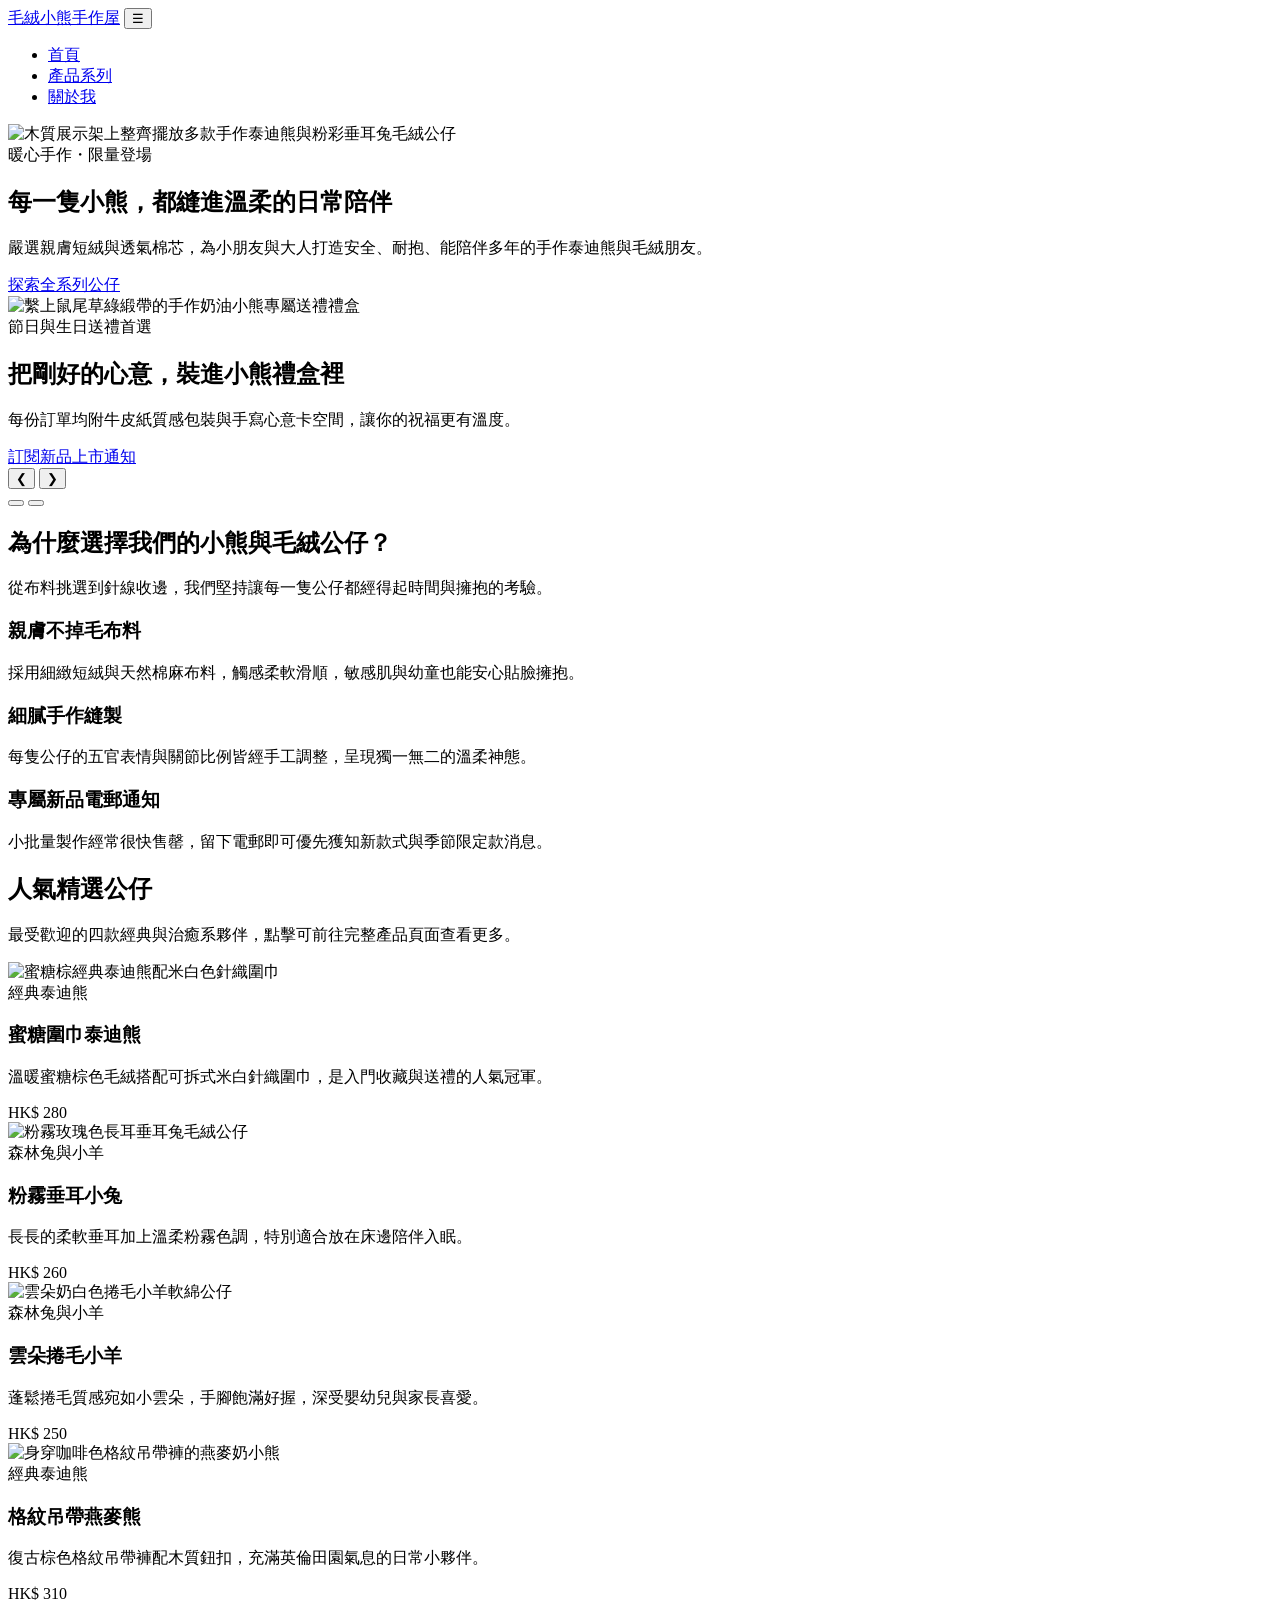
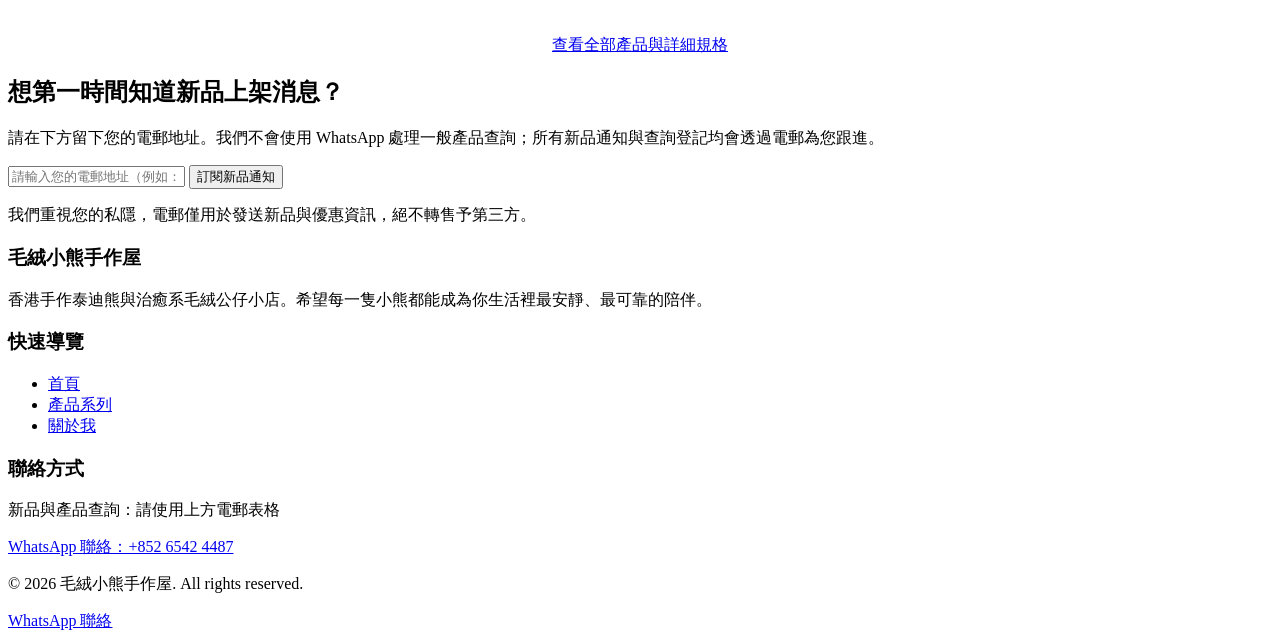
==== index.html @ b203d1cc "v1 from gemini task Hydrogen first draft" ====
<!DOCTYPE html>
<html lang="zh-Hant-HK">
<head>
  <!-- Google Tag Manager（第 1 段：請盡量放在 head 最頂端，並將 GTM-XXXXXXX 換成您的容器編號） -->
  <script>(function(w,d,s,l,i){w[l]=w[l]||[];w[l].push({'gtm.start':
  new Date().getTime(),event:'gtm.js'});var f=d.getElementsByTagName(s)[0],
  j=d.createElement(s),dl=l!='dataLayer'?'&l='+l:'';j.async=true;j.src=
  'https://www.googletagmanager.com/gtm.js?id='+i+dl;f.parentNode.insertBefore(j,f);
  })(window,document,'script','dataLayer','GTM-XXXXXXX');</script>
  <!-- End Google Tag Manager -->

  <meta charset="UTF-8">
  <meta name="viewport" content="width=device-width, initial-scale=1.0">
  <title>毛絨小熊手作屋｜香港原創泰迪熊與治癒系毛絨公仔專門店</title>
  <meta name="description" content="歡迎來到毛絨小熊手作屋！我們專注製作與精選親膚柔軟的泰迪熊、垂耳兔及小羊毛絨公仔，適合送禮與日常陪伴。立即訂閱電郵接收最新手作公仔消息。">
  <meta name="keywords" content="泰迪熊, 毛絨公仔, 手作公仔, 香港禮物推薦, 治癒系公仔, 熊熊專門店">
  <meta property="og:title" content="毛絨小熊手作屋｜泰迪熊與治癒系毛絨公仔專門店">
  <meta property="og:description" content="親膚柔軟的手作泰迪熊與毛絨公仔，為生活添上一份溫暖陪伴。">
  <meta property="og:type" content="website">
  <meta property="og:locale" content="zh_HK">
  <link rel="stylesheet" href="css/style.css">
</head>
<body>
  <!-- Google Tag Manager (noscript)（第 2 段：請緊接在 body 標籤開啟後，並換成您的容器編號） -->
  <noscript><iframe src="https://www.googletagmanager.com/ns.html?id=GTM-XXXXXXX"
  height="0" width="0" style="display:none;visibility:hidden"></iframe></noscript>
  <!-- End Google Tag Manager (noscript) -->

  <!-- 頂部導覽列 -->
  <header class="site-header">
    <div class="container header-inner">
      <a href="index.html" class="brand-logo">毛絨小熊<span>手作屋</span></a>
      <button class="nav-toggle" type="button" aria-label="開啟導覽選單" aria-expanded="false">☰</button>
      <nav aria-label="主導覽列">
        <ul class="nav-links">
          <li><a href="index.html" class="active">首頁</a></li>
          <li><a href="products.html">產品系列</a></li>
          <li><a href="about.html">關於我</a></li>
        </ul>
      </nav>
    </div>
  </header>

  <main>
    <!-- 輪播橫幅 Carousel（含無障礙與 SEO 標籤） -->
    <section class="hero-carousel" role="region" aria-roledescription="carousel" aria-label="精選泰迪熊與毛絨公仔輪播" data-carousel>
      <div class="carousel-track" aria-live="polite">
        <div class="carousel-slide is-active" aria-hidden="false">
          <img src="images/hero-shelf.jpg" alt="木質展示架上整齊擺放多款手作泰迪熊與粉彩垂耳兔毛絨公仔">
          <div class="carousel-overlay">
            <div class="container">
              <div class="hero-content">
                <span class="hero-badge">暖心手作・限量登場</span>
                <h1>每一隻小熊，都縫進溫柔的日常陪伴</h1>
                <p>嚴選親膚短絨與透氣棉芯，為小朋友與大人打造安全、耐抱、能陪伴多年的手作泰迪熊與毛絨朋友。</p>
                <a href="products.html" class="btn btn-primary">探索全系列公仔</a>
              </div>
            </div>
          </div>
        </div>

        <div class="carousel-slide" aria-hidden="true">
          <img src="images/hero-giftbox.jpg" alt="繫上鼠尾草綠緞帶的手作奶油小熊專屬送禮禮盒" loading="lazy">
          <div class="carousel-overlay">
            <div class="container">
              <div class="hero-content">
                <span class="hero-badge">節日與生日送禮首選</span>
                <h2>把剛好的心意，裝進小熊禮盒裡</h2>
                <p>每份訂單均附牛皮紙質感包裝與手寫心意卡空間，讓你的祝福更有溫度。</p>
                <a href="#newsletter" class="btn btn-primary">訂閱新品上市通知</a>
              </div>
            </div>
          </div>
        </div>
      </div>

      <button class="carousel-btn prev" type="button" aria-label="上一張精選圖片">&#10094;</button>
      <button class="carousel-btn next" type="button" aria-label="下一張精選圖片">&#10095;</button>

      <div class="carousel-dots" role="tablist" aria-label="輪播圖片頁碼">
        <button class="carousel-dot is-active" type="button" aria-label="第 1 張圖片" aria-current="true"></button>
        <button class="carousel-dot" type="button" aria-label="第 2 張圖片" aria-current="false"></button>
      </div>
    </section>

    <!-- 品牌三大特色 -->
    <section class="section">
      <div class="container">
        <header class="section-header">
          <h2>為什麼選擇我們的小熊與毛絨公仔？</h2>
          <p>從布料挑選到針線收邊，我們堅持讓每一隻公仔都經得起時間與擁抱的考驗。</p>
        </header>
        <div class="features-grid">
          <article class="feature-card">
            <h3>親膚不掉毛布料</h3>
            <p>採用細緻短絨與天然棉麻布料，觸感柔軟滑順，敏感肌與幼童也能安心貼臉擁抱。</p>
          </article>
          <article class="feature-card">
            <h3>細膩手作縫製</h3>
            <p>每隻公仔的五官表情與關節比例皆經手工調整，呈現獨一無二的溫柔神態。</p>
          </article>
          <article class="feature-card">
            <h3>專屬新品電郵通知</h3>
            <p>小批量製作經常很快售罄，留下電郵即可優先獲知新款式與季節限定款消息。</p>
          </article>
        </div>
      </div>
    </section>

    <!-- 人氣精選產品預覽 -->
    <section class="section section-alt">
      <div class="container">
        <header class="section-header">
          <h2>人氣精選公仔</h2>
          <p>最受歡迎的四款經典與治癒系夥伴，點擊可前往完整產品頁面查看更多。</p>
        </header>
        <div class="product-grid">
          <article class="product-card">
            <div class="product-img-wrap">
              <img src="images/product-honey-bear.jpg" alt="蜜糖棕經典泰迪熊配米白色針織圍巾" loading="lazy">
            </div>
            <div class="product-body">
              <span class="product-tag">經典泰迪熊</span>
              <h3>蜜糖圍巾泰迪熊</h3>
              <p>溫暖蜜糖棕色毛絨搭配可拆式米白針織圍巾，是入門收藏與送禮的人氣冠軍。</p>
              <div class="product-price">HK$ 280</div>
            </div>
          </article>

          <article class="product-card">
            <div class="product-img-wrap">
              <img src="images/product-pink-bunny.jpg" alt="粉霧玫瑰色長耳垂耳兔毛絨公仔" loading="lazy">
            </div>
            <div class="product-body">
              <span class="product-tag">森林兔與小羊</span>
              <h3>粉霧垂耳小兔</h3>
              <p>長長的柔軟垂耳加上溫柔粉霧色調，特別適合放在床邊陪伴入眠。</p>
              <div class="product-price">HK$ 260</div>
            </div>
          </article>

          <article class="product-card">
            <div class="product-img-wrap">
              <img src="images/product-cream-lamb.jpg" alt="雲朵奶白色捲毛小羊軟綿公仔" loading="lazy">
            </div>
            <div class="product-body">
              <span class="product-tag">森林兔與小羊</span>
              <h3>雲朵捲毛小羊</h3>
              <p>蓬鬆捲毛質感宛如小雲朵，手腳飽滿好握，深受嬰幼兒與家長喜愛。</p>
              <div class="product-price">HK$ 250</div>
            </div>
          </article>

          <article class="product-card">
            <div class="product-img-wrap">
              <img src="images/product-overall-bear.jpg" alt="身穿咖啡色格紋吊帶褲的燕麥奶小熊" loading="lazy">
            </div>
            <div class="product-body">
              <span class="product-tag">經典泰迪熊</span>
              <h3>格紋吊帶燕麥熊</h3>
              <p>復古棕色格紋吊帶褲配木質鈕扣，充滿英倫田園氣息的日常小夥伴。</p>
              <div class="product-price">HK$ 310</div>
            </div>
          </article>
        </div>
        <div style="text-align:center; margin-top: 32px;">
          <a href="products.html" class="btn btn-outline">查看全部產品與詳細規格</a>
        </div>
      </div>
    </section>

    <!-- 新品電郵登記表單（儲存至 Google Sheets _demo/Contact） -->
    <section id="newsletter" class="section">
      <div class="container">
        <div class="newsletter-box">
          <h2>想第一時間知道新品上架消息？</h2>
          <p>請在下方留下您的電郵地址。我們不會使用 WhatsApp 處理一般產品查詢；所有新品通知與查詢登記均會透過電郵為您跟進。</p>
          <form class="newsletter-form" aria-label="新品通知電郵登記表單">
            <input type="email" name="email" placeholder="請輸入您的電郵地址（例如：name@example.com）" required aria-label="電郵地址">
            <button type="submit" class="btn btn-primary">訂閱新品通知</button>
          </form>
          <p class="form-status" role="status" aria-live="polite"></p>
          <p class="form-note">我們重視您的私隱，電郵僅用於發送新品與優惠資訊，絕不轉售予第三方。</p>
        </div>
      </div>
    </section>
  </main>

  <!-- 頁尾與 WhatsApp 聯絡連結 -->
  <footer class="site-footer">
    <div class="container">
      <div class="footer-grid">
        <div>
          <h3>毛絨小熊手作屋</h3>
          <p>香港手作泰迪熊與治癒系毛絨公仔小店。希望每一隻小熊都能成為你生活裡最安靜、最可靠的陪伴。</p>
        </div>
        <div>
          <h3>快速導覽</h3>
          <ul>
            <li><a href="index.html">首頁</a></li>
            <li><a href="products.html">產品系列</a></li>
            <li><a href="about.html">關於我</a></li>
          </ul>
        </div>
        <div>
          <h3>聯絡方式</h3>
          <p>新品與產品查詢：請使用上方電郵表格</p>
          <a href="https://wa.me/85265424487" target="_blank" rel="noopener noreferrer" class="whatsapp-inline-link">
            WhatsApp 聯絡：+852 6542 4487
          </a>
        </div>
      </div>
      <div class="footer-bottom">
        <p>&copy; 2026 毛絨小熊手作屋. All rights reserved.</p>
      </div>
    </div>
  </footer>

  <a href="https://wa.me/85265424487" target="_blank" rel="noopener noreferrer" class="whatsapp-float" aria-label="透過 WhatsApp 聯絡 852-65424487">
    WhatsApp 聯絡
  </a>

  <script src="js/main.js"></script>
</body>
</html>
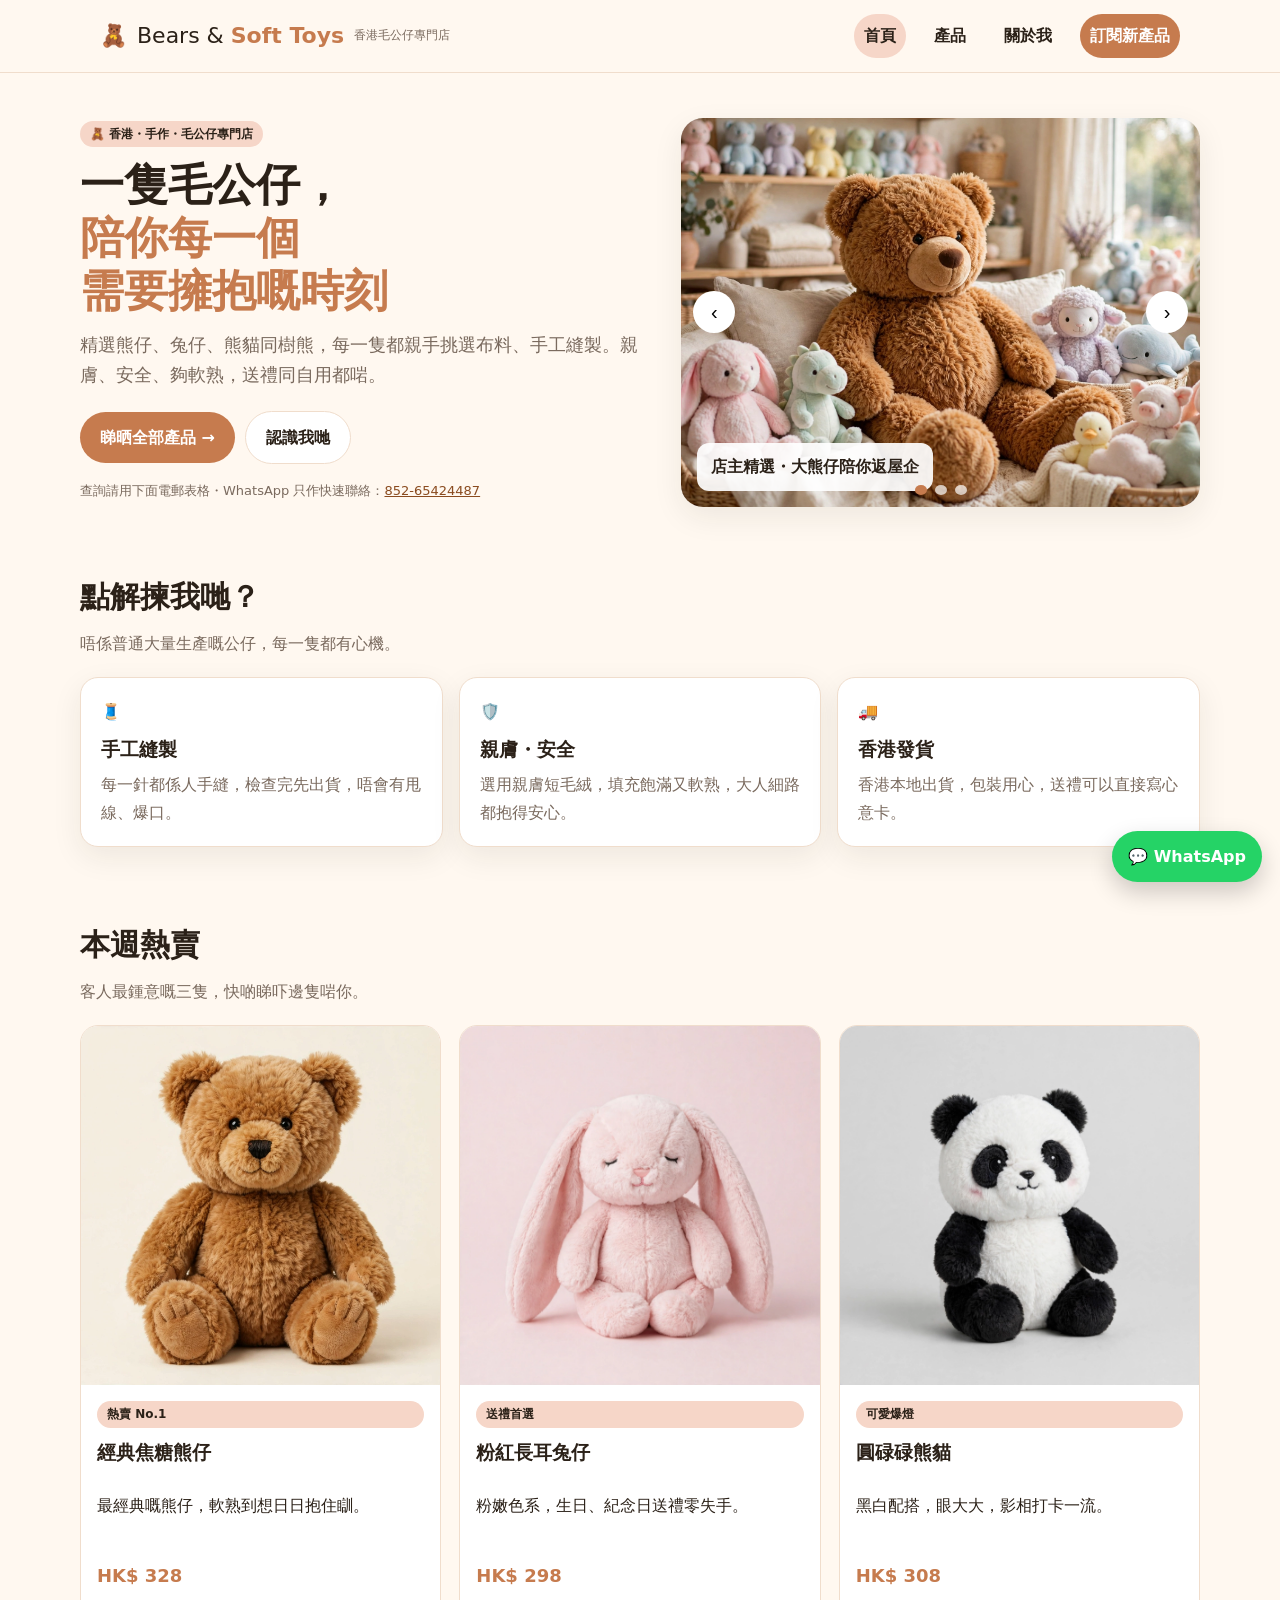
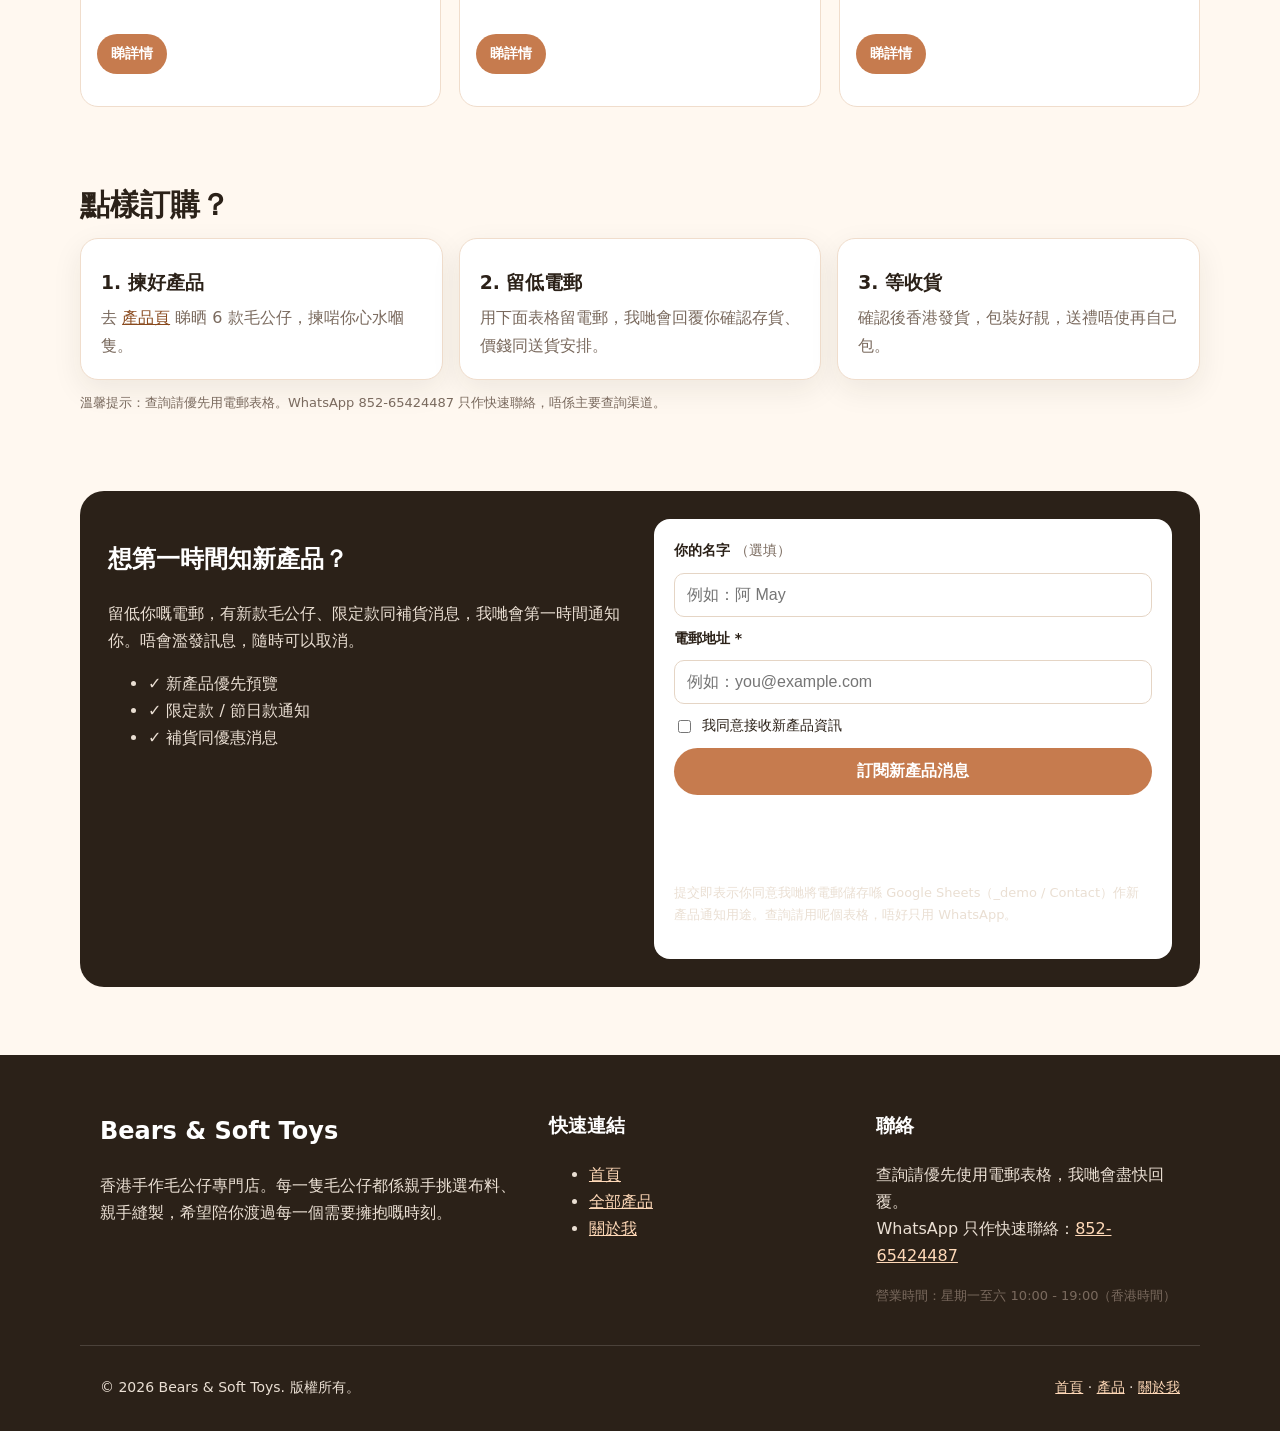
==== commit a84184aa: "v3 correct from gemini version to meta version. meta is right" ====
--- a/index.html
+++ b/index.html
@@ -1,225 +1,146 @@
 <!DOCTYPE html>
-<html lang="zh-Hant-HK">
+<html lang="zh-Hant">
 <head>
-  <!-- Google Tag Manager（第 1 段：請盡量放在 head 最頂端，並將 GTM-XXXXXXX 換成您的容器編號） -->
-  <script>(function(w,d,s,l,i){w[l]=w[l]||[];w[l].push({'gtm.start':
-  new Date().getTime(),event:'gtm.js'});var f=d.getElementsByTagName(s)[0],
-  j=d.createElement(s),dl=l!='dataLayer'?'&l='+l:'';j.async=true;j.src=
-  'https://www.googletagmanager.com/gtm.js?id='+i+dl;f.parentNode.insertBefore(j,f);
-  })(window,document,'script','dataLayer','GTM-XXXXXXX');</script>
-  <!-- End Google Tag Manager -->
-
-  <meta charset="UTF-8">
-  <meta name="viewport" content="width=device-width, initial-scale=1.0">
-  <title>毛絨小熊手作屋｜香港原創泰迪熊與治癒系毛絨公仔專門店</title>
-  <meta name="description" content="歡迎來到毛絨小熊手作屋！我們專注製作與精選親膚柔軟的泰迪熊、垂耳兔及小羊毛絨公仔，適合送禮與日常陪伴。立即訂閱電郵接收最新手作公仔消息。">
-  <meta name="keywords" content="泰迪熊, 毛絨公仔, 手作公仔, 香港禮物推薦, 治癒系公仔, 熊熊專門店">
-  <meta property="og:title" content="毛絨小熊手作屋｜泰迪熊與治癒系毛絨公仔專門店">
-  <meta property="og:description" content="親膚柔軟的手作泰迪熊與毛絨公仔，為生活添上一份溫暖陪伴。">
-  <meta property="og:type" content="website">
-  <meta property="og:locale" content="zh_HK">
-  <link rel="stylesheet" href="css/style.css">
+<meta charset="UTF-8">
+<!-- Google Tag Manager - 請將 GTM-XXXXXXX 換成你自己的 GTM ID，3 頁都要換 -->
+<script>(function(w,d,s,l,i){w[l]=w[l]||[];w[l].push({'gtm.start':new Date().getTime(),event:'gtm.js'});var f=d.getElementsByTagName(s)[0],j=d.createElement(s),dl=l!='dataLayer'?'&l='+l:'';j.async=true;j.src='https://www.googletagmanager.com/gtm.js?id='+i+dl;f.parentNode.insertBefore(j,f);})(window,document,'script','dataLayer','GTM-XXXXXXX');</script>
+<!-- End Google Tag Manager -->
+<meta name="viewport" content="width=device-width, initial-scale=1.0">
+<title>Bears & Soft Toys｜香港毛公仔專門店｜熊仔・兔仔・軟玩具</title>
+<meta name="description" content="香港手作毛公仔專門店，精選熊仔、兔仔、熊貓、樹熊等軟玩具，親膚安全、手工縫製，送禮自用都啱。訂閱電郵，第一時間知新產品。">
+<meta name="keywords" content="毛公仔, 熊仔, 熊公仔, 軟玩具, Bears, Soft Toys, 香港, 手作, 禮物, 訂製">
+<meta name="robots" content="index, follow">
+<meta name="author" content="Bears & Soft Toys">
+<link rel="canonical" href="https://www.yourdomain.com/index.html">
+<!-- Open Graph / Facebook -->
+<meta property="og:type" content="website">
+<meta property="og:locale" content="zh_HK">
+<meta property="og:title" content="Bears & Soft Toys｜香港毛公仔專門店｜熊仔・兔仔・軟玩具">
+<meta property="og:description" content="香港手作毛公仔專門店，精選熊仔、兔仔、熊貓、樹熊等軟玩具，親膚安全、手工縫製，送禮自用都啱。訂閱電郵，第一時間知新產品。">
+<meta property="og:url" content="https://www.yourdomain.com/index.html">
+<meta property="og:image" content="https://www.yourdomain.com/images/hero-bear-shop.webp">
+<meta property="og:site_name" content="Bears & Soft Toys">
+<!-- Twitter -->
+<meta name="twitter:card" content="summary_large_image">
+<meta name="twitter:title" content="Bears & Soft Toys｜香港毛公仔專門店｜熊仔・兔仔・軟玩具">
+<meta name="twitter:description" content="香港手作毛公仔專門店，精選熊仔、兔仔、熊貓、樹熊等軟玩具，親膚安全、手工縫製，送禮自用都啱。訂閱電郵，第一時間知新產品。">
+<meta name="twitter:image" content="https://www.yourdomain.com/images/hero-bear-shop.webp">
+<link rel="stylesheet" href="css/style.css">
+<script type="application/ld+json">{"@context":"https://schema.org","@type":"Store","name":"Bears & Soft Toys","description":"香港手作毛公仔專門店，售賣熊仔、兔仔及其他軟玩具。","url":"https://www.yourdomain.com/","telephone":"+852-65424487","address":{"@type":"PostalAddress","addressRegion":"香港"},"inLanguage":"zh-Hant"}</script>
 </head>
 <body>
-  <!-- Google Tag Manager (noscript)（第 2 段：請緊接在 body 標籤開啟後，並換成您的容器編號） -->
-  <noscript><iframe src="https://www.googletagmanager.com/ns.html?id=GTM-XXXXXXX"
-  height="0" width="0" style="display:none;visibility:hidden"></iframe></noscript>
-  <!-- End Google Tag Manager (noscript) -->
+<!-- Google Tag Manager (noscript) -->
+<noscript><iframe src="https://www.googletagmanager.com/ns.html?id=GTM-XXXXXXX" height="0" width="0" style="display:none;visibility:hidden"></iframe></noscript>
+<!-- End Google Tag Manager (noscript) -->
+<header class="site-header">
+  <div class="container header-inner">
+    <a href="index.html" class="logo" aria-label="Bears &amp; Soft Toys 首頁">🧸 <span>Bears &amp; <strong>Soft Toys</strong></span><small>香港毛公仔專門店</small></a>
+    <button class="nav-toggle" id="navToggle" aria-expanded="false" aria-controls="mainNav" aria-label="開關選單">☰</button>
+    <nav id="mainNav" class="main-nav" aria-label="主選單">
+      <a href="index.html" aria-current="page" class="active">首頁</a>
+      <a href="products.html">產品</a>
+      <a href="about.html">關於我</a>
+      <a href="#email-form" class="nav-cta">訂閱新產品</a>
+    </nav>
+  </div>
+</header>
+<main>
+  <section class="container hero" aria-labelledby="hero-title">
+    <div>
+      <p class="tag">🧸 香港・手作・毛公仔專門店</p>
+      <h1 id="hero-title">一隻毛公仔，<br><em>陪你每一個<br>需要擁抱嘅時刻</em></h1>
+      <p class="lead">精選熊仔、兔仔、熊貓同樹熊，每一隻都親手挑選布料、手工縫製。親膚、安全、夠軟熟，送禮同自用都啱。</p>
+      <p><a class="btn btn-primary" href="products.html">睇晒全部產品 →</a><a class="btn btn-ghost" href="about.html">認識我哋</a></p>
+      <p class="small">查詢請用下面電郵表格・WhatsApp 只作快速聯絡：<a class="whatsapp-link" href="https://wa.me/85265424487" target="_blank" rel="noopener" data-event="whatsapp_click">852-65424487</a></p>
+    </div>
+    <div class="carousel" data-carousel role="region" aria-roledescription="carousel" aria-label="精選毛公仔輪播">
+      <div class="carousel-track" data-carousel-track>
+        <div class="carousel-slide"><img src="images/hero-bear-shop.webp" alt="香港毛公仔店主打大熊仔，店內擺滿粉色、藍色同黃色毛公仔" width="1120" height="840" fetchpriority="high"><span class="carousel-caption">店主精選・大熊仔陪你返屋企</span></div>
+        <div class="carousel-slide"><img src="images/product-pink-bunny.webp" alt="粉紅色長耳兔仔毛公仔，柔軟親膚" width="1120" height="840" loading="lazy"><span class="carousel-caption">粉紅兔仔・最受歡迎送禮款</span></div>
+        <div class="carousel-slide"><img src="images/product-classic-brown-bear.webp" alt="經典焦糖色熊仔毛公仔，圓碌碌好抱" width="1120" height="840" loading="lazy"><span class="carousel-caption">經典熊仔・由細抱到大</span></div>
+      </div>
+      <button class="carousel-btn prev" data-carousel-prev aria-label="上一張">‹</button>
+      <button class="carousel-btn next" data-carousel-next aria-label="下一張">›</button>
+      <div class="carousel-dots" data-carousel-dots></div>
+    </div>
+  </section>
 
-  <!-- 頂部導覽列 -->
-  <header class="site-header">
-    <div class="container header-inner">
-      <a href="index.html" class="brand-logo">毛絨小熊<span>手作屋</span></a>
-      <button class="nav-toggle" type="button" aria-label="開啟導覽選單" aria-expanded="false">☰</button>
-      <nav aria-label="主導覽列">
-        <ul class="nav-links">
-          <li><a href="index.html" class="active">首頁</a></li>
-          <li><a href="products.html">產品系列</a></li>
-          <li><a href="about.html">關於我</a></li>
-        </ul>
-      </nav>
+  <section class="container section" aria-labelledby="why-title">
+    <h2 id="why-title">點解揀我哋？</h2>
+    <p class="sub">唔係普通大量生產嘅公仔，每一隻都有心機。</p>
+    <div class="features">
+      <article class="card"><div aria-hidden="true">🧵</div><h3>手工縫製</h3><p>每一針都係人手縫，檢查完先出貨，唔會有甩線、爆口。</p></article>
+      <article class="card"><div aria-hidden="true">🛡️</div><h3>親膚・安全</h3><p>選用親膚短毛絨，填充飽滿又軟熟，大人細路都抱得安心。</p></article>
+      <article class="card"><div aria-hidden="true">🚚</div><h3>香港發貨</h3><p>香港本地出貨，包裝用心，送禮可以直接寫心意卡。</p></article>
     </div>
-  </header>
+  </section>
 
-  <main>
-    <!-- 輪播橫幅 Carousel（含無障礙與 SEO 標籤） -->
-    <section class="hero-carousel" role="region" aria-roledescription="carousel" aria-label="精選泰迪熊與毛絨公仔輪播" data-carousel>
-      <div class="carousel-track" aria-live="polite">
-        <div class="carousel-slide is-active" aria-hidden="false">
-          <img src="images/hero-shelf.jpg" alt="木質展示架上整齊擺放多款手作泰迪熊與粉彩垂耳兔毛絨公仔">
-          <div class="carousel-overlay">
-            <div class="container">
-              <div class="hero-content">
-                <span class="hero-badge">暖心手作・限量登場</span>
-                <h1>每一隻小熊，都縫進溫柔的日常陪伴</h1>
-                <p>嚴選親膚短絨與透氣棉芯，為小朋友與大人打造安全、耐抱、能陪伴多年的手作泰迪熊與毛絨朋友。</p>
-                <a href="products.html" class="btn btn-primary">探索全系列公仔</a>
-              </div>
-            </div>
-          </div>
-        </div>
+  <section class="container section" aria-labelledby="best-title">
+    <h2 id="best-title">本週熱賣</h2>
+    <p class="sub">客人最鍾意嘅三隻，快啲睇吓邊隻啱你。</p>
+    <div class="product-grid">
+      <article class="product-card"><img src="images/product-classic-brown-bear.webp" alt="經典焦糖色熊仔毛公仔 - Bears and Soft Toys 熱賣產品" loading="lazy"><div class="product-body"><span class="tag">熱賣 No.1</span><h3>經典焦糖熊仔</h3><p>最經典嘅熊仔，軟熟到想日日抱住瞓。</p><p class="price">HK$ 328</p><p><a class="btn btn-primary btn-small" href="products.html" data-product="經典焦糖熊仔">睇詳情</a></p></div></article>
+      <article class="product-card"><img src="images/product-pink-bunny.webp" alt="粉紅兔仔毛公仔 - 長耳兔軟玩具送禮款" loading="lazy"><div class="product-body"><span class="tag">送禮首選</span><h3>粉紅長耳兔仔</h3><p>粉嫩色系，生日、紀念日送禮零失手。</p><p class="price">HK$ 298</p><p><a class="btn btn-primary btn-small" href="products.html" data-product="粉紅長耳兔仔">睇詳情</a></p></div></article>
+      <article class="product-card"><img src="images/product-panda.webp" alt="熊貓毛公仔 - 黑白熊貓軟玩具" loading="lazy"><div class="product-body"><span class="tag">可愛爆燈</span><h3>圓碌碌熊貓</h3><p>黑白配搭，眼大大，影相打卡一流。</p><p class="price">HK$ 308</p><p><a class="btn btn-primary btn-small" href="products.html" data-product="圓碌碌熊貓">睇詳情</a></p></div></article>
+    </div>
+  </section>
 
-        <div class="carousel-slide" aria-hidden="true">
-          <img src="images/hero-giftbox.jpg" alt="繫上鼠尾草綠緞帶的手作奶油小熊專屬送禮禮盒" loading="lazy">
-          <div class="carousel-overlay">
-            <div class="container">
-              <div class="hero-content">
-                <span class="hero-badge">節日與生日送禮首選</span>
-                <h2>把剛好的心意，裝進小熊禮盒裡</h2>
-                <p>每份訂單均附牛皮紙質感包裝與手寫心意卡空間，讓你的祝福更有溫度。</p>
-                <a href="#newsletter" class="btn btn-primary">訂閱新品上市通知</a>
-              </div>
-            </div>
-          </div>
-        </div>
-      </div>
-
-      <button class="carousel-btn prev" type="button" aria-label="上一張精選圖片">&#10094;</button>
-      <button class="carousel-btn next" type="button" aria-label="下一張精選圖片">&#10095;</button>
-
-      <div class="carousel-dots" role="tablist" aria-label="輪播圖片頁碼">
-        <button class="carousel-dot is-active" type="button" aria-label="第 1 張圖片" aria-current="true"></button>
-        <button class="carousel-dot" type="button" aria-label="第 2 張圖片" aria-current="false"></button>
-      </div>
-    </section>
-
-    <!-- 品牌三大特色 -->
-    <section class="section">
-      <div class="container">
-        <header class="section-header">
-          <h2>為什麼選擇我們的小熊與毛絨公仔？</h2>
-          <p>從布料挑選到針線收邊，我們堅持讓每一隻公仔都經得起時間與擁抱的考驗。</p>
-        </header>
-        <div class="features-grid">
-          <article class="feature-card">
-            <h3>親膚不掉毛布料</h3>
-            <p>採用細緻短絨與天然棉麻布料，觸感柔軟滑順，敏感肌與幼童也能安心貼臉擁抱。</p>
-          </article>
-          <article class="feature-card">
-            <h3>細膩手作縫製</h3>
-            <p>每隻公仔的五官表情與關節比例皆經手工調整，呈現獨一無二的溫柔神態。</p>
-          </article>
-          <article class="feature-card">
-            <h3>專屬新品電郵通知</h3>
-            <p>小批量製作經常很快售罄，留下電郵即可優先獲知新款式與季節限定款消息。</p>
-          </article>
-        </div>
-      </div>
-    </section>
-
-    <!-- 人氣精選產品預覽 -->
-    <section class="section section-alt">
-      <div class="container">
-        <header class="section-header">
-          <h2>人氣精選公仔</h2>
-          <p>最受歡迎的四款經典與治癒系夥伴，點擊可前往完整產品頁面查看更多。</p>
-        </header>
-        <div class="product-grid">
-          <article class="product-card">
-            <div class="product-img-wrap">
-              <img src="images/product-honey-bear.jpg" alt="蜜糖棕經典泰迪熊配米白色針織圍巾" loading="lazy">
-            </div>
-            <div class="product-body">
-              <span class="product-tag">經典泰迪熊</span>
-              <h3>蜜糖圍巾泰迪熊</h3>
-              <p>溫暖蜜糖棕色毛絨搭配可拆式米白針織圍巾，是入門收藏與送禮的人氣冠軍。</p>
-              <div class="product-price">HK$ 280</div>
-            </div>
-          </article>
-
-          <article class="product-card">
-            <div class="product-img-wrap">
-              <img src="images/product-pink-bunny.jpg" alt="粉霧玫瑰色長耳垂耳兔毛絨公仔" loading="lazy">
-            </div>
-            <div class="product-body">
-              <span class="product-tag">森林兔與小羊</span>
-              <h3>粉霧垂耳小兔</h3>
-              <p>長長的柔軟垂耳加上溫柔粉霧色調，特別適合放在床邊陪伴入眠。</p>
-              <div class="product-price">HK$ 260</div>
-            </div>
-          </article>
-
-          <article class="product-card">
-            <div class="product-img-wrap">
-              <img src="images/product-cream-lamb.jpg" alt="雲朵奶白色捲毛小羊軟綿公仔" loading="lazy">
-            </div>
-            <div class="product-body">
-              <span class="product-tag">森林兔與小羊</span>
-              <h3>雲朵捲毛小羊</h3>
-              <p>蓬鬆捲毛質感宛如小雲朵，手腳飽滿好握，深受嬰幼兒與家長喜愛。</p>
-              <div class="product-price">HK$ 250</div>
-            </div>
-          </article>
-
-          <article class="product-card">
-            <div class="product-img-wrap">
-              <img src="images/product-overall-bear.jpg" alt="身穿咖啡色格紋吊帶褲的燕麥奶小熊" loading="lazy">
-            </div>
-            <div class="product-body">
-              <span class="product-tag">經典泰迪熊</span>
-              <h3>格紋吊帶燕麥熊</h3>
-              <p>復古棕色格紋吊帶褲配木質鈕扣，充滿英倫田園氣息的日常小夥伴。</p>
-              <div class="product-price">HK$ 310</div>
-            </div>
-          </article>
-        </div>
-        <div style="text-align:center; margin-top: 32px;">
-          <a href="products.html" class="btn btn-outline">查看全部產品與詳細規格</a>
-        </div>
-      </div>
-    </section>
-
-    <!-- 新品電郵登記表單（儲存至 Google Sheets _demo/Contact） -->
-    <section id="newsletter" class="section">
-      <div class="container">
-        <div class="newsletter-box">
-          <h2>想第一時間知道新品上架消息？</h2>
-          <p>請在下方留下您的電郵地址。我們不會使用 WhatsApp 處理一般產品查詢；所有新品通知與查詢登記均會透過電郵為您跟進。</p>
-          <form class="newsletter-form" aria-label="新品通知電郵登記表單">
-            <input type="email" name="email" placeholder="請輸入您的電郵地址（例如：name@example.com）" required aria-label="電郵地址">
-            <button type="submit" class="btn btn-primary">訂閱新品通知</button>
-          </form>
-          <p class="form-status" role="status" aria-live="polite"></p>
-          <p class="form-note">我們重視您的私隱，電郵僅用於發送新品與優惠資訊，絕不轉售予第三方。</p>
-        </div>
-      </div>
-    </section>
-  </main>
-
-  <!-- 頁尾與 WhatsApp 聯絡連結 -->
-  <footer class="site-footer">
-    <div class="container">
-      <div class="footer-grid">
-        <div>
-          <h3>毛絨小熊手作屋</h3>
-          <p>香港手作泰迪熊與治癒系毛絨公仔小店。希望每一隻小熊都能成為你生活裡最安靜、最可靠的陪伴。</p>
-        </div>
-        <div>
-          <h3>快速導覽</h3>
-          <ul>
-            <li><a href="index.html">首頁</a></li>
-            <li><a href="products.html">產品系列</a></li>
-            <li><a href="about.html">關於我</a></li>
-          </ul>
-        </div>
-        <div>
-          <h3>聯絡方式</h3>
-          <p>新品與產品查詢：請使用上方電郵表格</p>
-          <a href="https://wa.me/85265424487" target="_blank" rel="noopener noreferrer" class="whatsapp-inline-link">
-            WhatsApp 聯絡：+852 6542 4487
-          </a>
-        </div>
-      </div>
-      <div class="footer-bottom">
-        <p>&copy; 2026 毛絨小熊手作屋. All rights reserved.</p>
-      </div>
+  <section class="container section" aria-labelledby="how-title">
+    <h2 id="how-title">點樣訂購？</h2>
+    <div class="features">
+      <article class="card"><h3>1. 揀好產品</h3><p>去 <a href="products.html">產品頁</a> 睇晒 6 款毛公仔，揀啱你心水嗰隻。</p></article>
+      <article class="card"><h3>2. 留低電郵</h3><p>用下面表格留電郵，我哋會回覆你確認存貨、價錢同送貨安排。</p></article>
+      <article class="card"><h3>3. 等收貨</h3><p>確認後香港發貨，包裝好靚，送禮唔使再自己包。</p></article>
     </div>
-  </footer>
-
-  <a href="https://wa.me/85265424487" target="_blank" rel="noopener noreferrer" class="whatsapp-float" aria-label="透過 WhatsApp 聯絡 852-65424487">
-    WhatsApp 聯絡
-  </a>
-
-  <script src="js/main.js"></script>
+    <p class="small" style="margin-top:12px">溫馨提示：查詢請優先用電郵表格。WhatsApp 852-65424487 只作快速聯絡，唔係主要查詢渠道。</p>
+  </section>
+<section class="email-section" id="email-form-section" aria-labelledby="email-title">
+  <div class="container email-box">
+    <div>
+      <h2 id="email-title">想第一時間知新產品？</h2>
+      <p>留低你嘅電郵，有新款毛公仔、限定款同補貨消息，我哋會第一時間通知你。唔會濫發訊息，隨時可以取消。</p>
+      <ul class="check-list">
+        <li>✓ 新產品優先預覽</li>
+        <li>✓ 限定款 / 節日款通知</li>
+        <li>✓ 補貨同優惠消息</li>
+      </ul>
+    </div>
+    <form id="email-form" class="email-form" novalidate>
+      <label for="customer-name">你的名字 <span class="optional">（選填）</span></label>
+      <input type="text" id="customer-name" name="name" autocomplete="name" placeholder="例如：阿 May">
+      <label for="customer-email">電郵地址 *</label>
+      <input type="email" id="customer-email" name="email" autocomplete="email" placeholder="例如：you@example.com" required>
+      <label class="checkbox"><input type="checkbox" id="agree" required> 我同意接收新產品資訊</label>
+      <button type="submit" id="email-submit-btn">訂閱新產品消息</button>
+      <p class="form-note" id="form-message" role="status" aria-live="polite"></p>
+      <p class="small">提交即表示你同意我哋將電郵儲存喺 Google Sheets（_demo / Contact）作新產品通知用途。查詢請用呢個表格，唔好只用 WhatsApp。</p>
+    </form>
+  </div>
+</section>
+</main>
+<footer class="site-footer">
+  <div class="container footer-grid">
+    <div>
+      <h2>Bears &amp; Soft Toys</h2>
+      <p>香港手作毛公仔專門店。每一隻毛公仔都係親手挑選布料、親手縫製，希望陪你渡過每一個需要擁抱嘅時刻。</p>
+    </div>
+    <nav aria-label="頁尾選單">
+      <h3>快速連結</h3>
+      <ul>
+        <li><a href="index.html">首頁</a></li>
+        <li><a href="products.html">全部產品</a></li>
+        <li><a href="about.html">關於我</a></li>
+      </ul>
+    </nav>
+    <div>
+      <h3>聯絡</h3>
+      <p>查詢請優先使用電郵表格，我哋會盡快回覆。<br>WhatsApp 只作快速聯絡：<a class="whatsapp-link" href="https://wa.me/85265424487" target="_blank" rel="noopener" data-event="whatsapp_click">852-65424487</a></p>
+      <p class="small">營業時間：星期一至六 10:00 - 19:00（香港時間）</p>
+    </div>
+  </div>
+  <div class="container footer-bottom"><p>© <span id="year">2026</span> Bears &amp; Soft Toys. 版權所有。</p><p><a href="index.html">首頁</a> · <a href="products.html">產品</a> · <a href="about.html">關於我</a></p></div>
+</footer>
+<a class="float-whatsapp" href="https://wa.me/85265424487?text=%E4%BD%A0%E5%A5%BD%EF%BC%8C%E6%88%91%E6%83%B3%E4%BA%86%E8%A7%A3%E6%AF%9B%E5%85%AC%E4%BB%94%E7%94%A2%E5%93%81" target="_blank" rel="noopener" data-event="whatsapp_click" aria-label="WhatsApp 快速聯絡 852-65424487">💬 WhatsApp</a>
+<script src="js/main.js" defer></script>
 </body>
 </html>
--- a/css/style.css
+++ b/css/style.css
@@ -0,0 +1,22 @@
+/* Bears & Soft Toys - css/style.css | 獨立檔案，3 頁共用 */
+:root{--bg:#FFF8F0;--card:#fff;--ink:#2B2118;--muted:#7A6A5E;--brand:#C67B4E;--brand2:#E8A87C;--pink:#F6D6C8;--green:#7A9A7E;--line:#F0DDCC;--radius:18px;--shadow:0 10px 30px rgba(43,33,24,.08)}
+*{box-sizing:border-box}html{scroll-behavior:smooth}body{margin:0;font-family:"PingFang HK","PingFang TC","Microsoft JhengHei","Noto Sans TC",system-ui,-apple-system,sans-serif;background:var(--bg);color:var(--ink);line-height:1.7}
+a{color:#8A4B1F}.container{max-width:1120px;margin:0 auto;padding:0 20px}
+.site-header{position:sticky;top:0;z-index:50;background:rgba(255,248,240,.96);backdrop-filter:blur(8px);border-bottom:1px solid var(--line)}
+.header-inner{display:flex;align-items:center;justify-content:space-between;gap:16px;min-height:72px}
+.logo{display:flex;align-items:center;gap:10px;text-decoration:none;color:var(--ink);font-size:22px;line-height:1.1}.logo strong{color:var(--brand)}.logo small{display:block;font-size:12px;color:var(--muted);font-weight:400}
+.main-nav{display:flex;gap:18px;align-items:center}.main-nav a{text-decoration:none;color:var(--ink);font-weight:600;padding:8px 10px;border-radius:999px}.main-nav a.active,.main-nav a:hover{background:var(--pink)}.nav-cta{background:var(--brand)!important;color:#fff!important}.nav-toggle{display:none;border:1px solid var(--line);background:#fff;border-radius:10px;padding:8px 12px;font-size:18px;cursor:pointer}
+.hero{display:grid;grid-template-columns:1.05fr .95fr;gap:28px;align-items:center;padding:36px 0 20px}
+.hero h1{font-size:44px;line-height:1.2;margin:0 0 12px}.hero h1 em{color:var(--brand);font-style:normal}.hero p.lead{font-size:18px;color:var(--muted);margin:0 0 20px}.btn{display:inline-block;padding:12px 20px;border-radius:999px;text-decoration:none;font-weight:700;border:0;cursor:pointer}.btn-primary{background:var(--brand);color:#fff}.btn-ghost{background:#fff;border:1px solid var(--line);color:var(--ink);margin-left:10px}.btn-small{padding:8px 14px;font-size:14px}
+.carousel{position:relative;border-radius:22px;overflow:hidden;box-shadow:var(--shadow);background:#eee;aspect-ratio:4/3}.carousel-track{display:flex;transition:transform .5s ease;height:100%}.carousel-slide{min-width:100%;position:relative}.carousel-slide img{width:100%;height:100%;object-fit:cover;display:block}.carousel-caption{position:absolute;left:16px;bottom:16px;background:rgba(255,255,255,.92);padding:10px 14px;border-radius:12px;font-weight:700}.carousel-btn{position:absolute;top:50%;transform:translateY(-50%);background:#fff;border:0;width:42px;height:42px;border-radius:50%;cursor:pointer;box-shadow:var(--shadow);font-size:20px}.carousel-btn.prev{left:12px}.carousel-btn.next{right:12px}.carousel-dots{position:absolute;bottom:12px;left:50%;transform:translateX(-50%);display:flex;gap:8px}.carousel-dots button{width:10px;height:10px;border-radius:50%;border:0;background:rgba(255,255,255,.7);cursor:pointer}.carousel-dots button[aria-selected="true"]{background:var(--brand)}
+.section{padding:36px 0}.section h2{font-size:30px;margin:0 0 8px}.section .sub{color:var(--muted);margin:0 0 20px}
+.features{display:grid;grid-template-columns:repeat(3,1fr);gap:16px}.card{background:var(--card);border:1px solid var(--line);border-radius:var(--radius);padding:20px;box-shadow:var(--shadow)}.card h3{margin:8px 0 6px}.card p{color:var(--muted);margin:0}
+.product-grid{display:grid;grid-template-columns:repeat(3,1fr);gap:18px}.product-card{background:#fff;border:1px solid var(--line);border-radius:var(--radius);overflow:hidden;display:flex;flex-direction:column}.product-card img{width:100%;aspect-ratio:1/1;object-fit:cover}.product-body{padding:16px;display:flex;flex-direction:column;gap:8px;flex:1}.product-body h3{margin:0;font-size:19px}.price{font-weight:800;color:var(--brand);font-size:18px}.tag{display:inline-block;background:var(--pink);padding:3px 10px;border-radius:999px;font-size:12px;font-weight:700}.product-actions{display:flex;gap:8px;margin-top:auto;flex-wrap:wrap}
+.filters{display:flex;gap:10px;flex-wrap:wrap;margin:0 0 20px}.filter-btn{padding:9px 16px;border-radius:999px;border:1px solid var(--line);background:#fff;cursor:pointer;font-weight:700}.filter-btn.active,.filter-btn:hover{background:var(--brand);color:#fff;border-color:var(--brand)}
+.email-section{padding:28px 0 48px}.email-box{background:#2B2118;color:#FFF8F0;border-radius:24px;padding:28px;display:grid;grid-template-columns:1fr 1fr;gap:28px}.email-box h2{color:#fff}.email-box p,.email-box li{color:#EADFD3}.email-form{background:#fff;color:var(--ink);padding:20px;border-radius:16px;display:flex;flex-direction:column;gap:10px}.email-form label{font-weight:700;font-size:14px}.email-form input[type="text"],.email-form input[type="email"]{padding:12px;border:1px solid #E5D5C5;border-radius:10px;font-size:16px;width:100%}.email-form button{background:var(--brand);color:#fff;border:0;padding:13px;border-radius:999px;font-weight:800;cursor:pointer;font-size:16px}.email-form button:disabled{opacity:.6}.checkbox{font-weight:400!important;display:flex;gap:8px;align-items:center}.optional{font-weight:400;color:var(--muted)}.small{font-size:13px;color:var(--muted)}.form-note{font-weight:700;min-height:22px}.form-note.success{color:#1A7A3A}.form-note.error{color:#B42318}
+.about-grid{display:grid;grid-template-columns:1fr 1fr;gap:24px;align-items:start}.about-grid img{width:100%;border-radius:22px;box-shadow:var(--shadow);aspect-ratio:4/3;object-fit:cover}
+.faq details{background:#fff;border:1px solid var(--line);border-radius:14px;padding:14px 16px;margin-bottom:10px}.faq summary{cursor:pointer;font-weight:700}
+.site-footer{background:#2B2118;color:#EADFD3;margin-top:20px;padding:36px 0 18px}.site-footer a{color:#FFD9B8}.footer-grid{display:grid;grid-template-columns:1.4fr 1fr 1fr;gap:24px}.footer-grid h2,.footer-grid h3{color:#fff}.footer-bottom{display:flex;justify-content:space-between;gap:16px;flex-wrap:wrap;border-top:1px solid rgba(255,255,255,.15);margin-top:24px;padding-top:16px;font-size:14px}
+.float-whatsapp{position:fixed;right:18px;bottom:18px;background:#25D366;color:#fff!important;text-decoration:none;padding:12px 16px;border-radius:999px;font-weight:800;box-shadow:0 10px 24px rgba(0,0,0,.2);z-index:60}
+.breadcrumb{font-size:14px;color:var(--muted);margin:18px 0 0}.breadcrumb a{color:var(--muted)}
+@media(max-width:820px){.hero{grid-template-columns:1fr}.hero h1{font-size:34px}.features,.product-grid,.email-box,.about-grid,.footer-grid{grid-template-columns:1fr}.main-nav{display:none;position:absolute;top:72px;left:0;right:0;background:#FFF8F0;flex-direction:column;padding:16px;border-bottom:1px solid var(--line)}.main-nav.open{display:flex}.nav-toggle{display:block}.carousel{aspect-ratio:1/1}}
